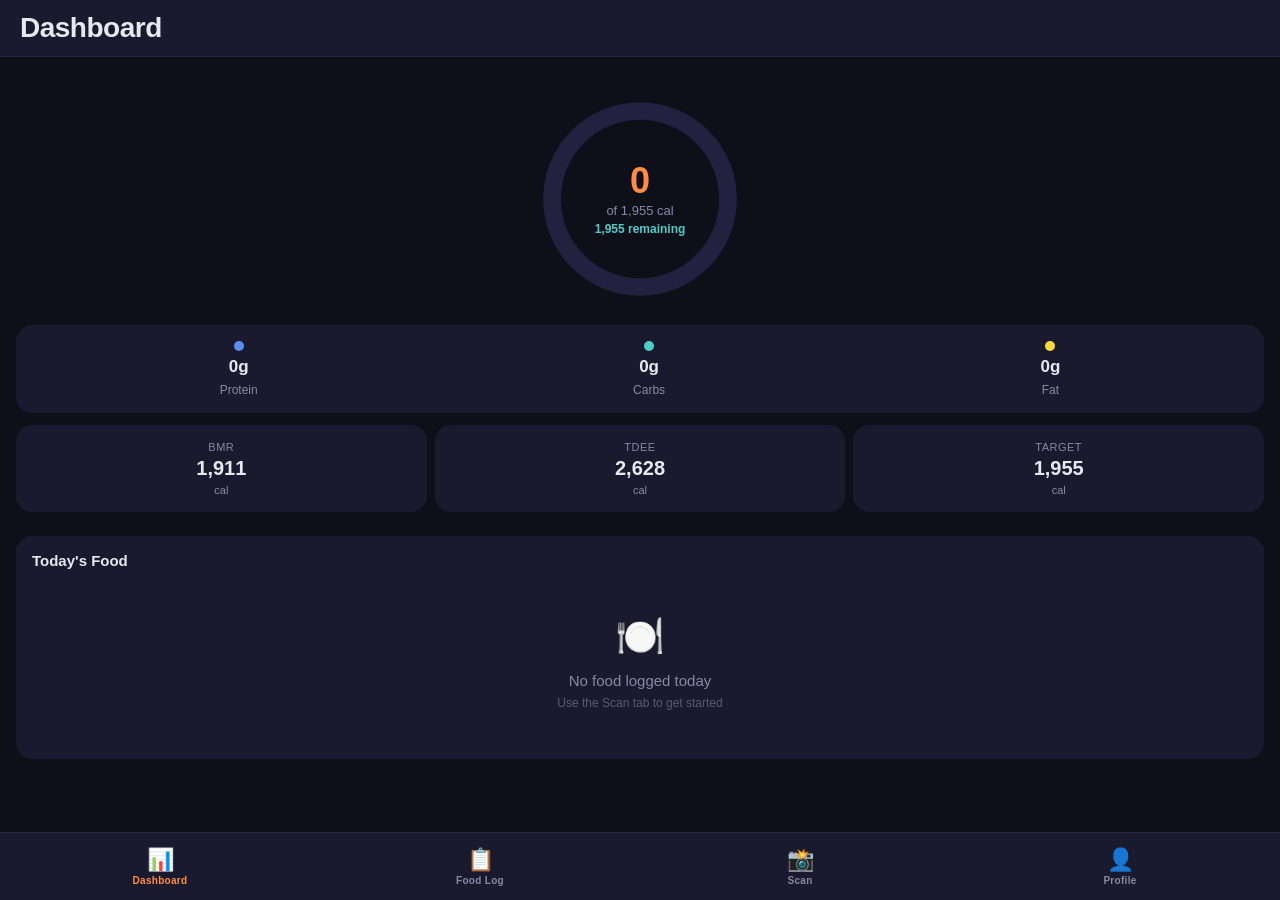
==== docs/index.html @ 428bb1fe "Move web app from /web to /docs for GitHub Pages compatibility GitHub Pages only supports / (root) o" ====
<!DOCTYPE html>
<html lang="en">
<head>
    <meta charset="UTF-8">
    <meta name="viewport" content="width=device-width, initial-scale=1.0, maximum-scale=1.0, user-scalable=no, viewport-fit=cover">
    <meta name="apple-mobile-web-app-capable" content="yes">
    <meta name="apple-mobile-web-app-status-bar-style" content="black-translucent">
    <meta name="apple-mobile-web-app-title" content="CalTracker">
    <meta name="theme-color" content="#1a1a2e">
    <link rel="manifest" href="manifest.json">
    <link rel="apple-touch-icon" href="icons/icon-192.png">
    <link rel="stylesheet" href="css/styles.css">
    <title>Calorie Tracker</title>
</head>
<body>
    <div id="app">
        <!-- Dashboard Tab -->
        <div id="tab-dashboard" class="tab-content active">
            <header class="tab-header">
                <h1>Dashboard</h1>
            </header>
            <div class="scroll-content">
                <div class="calorie-ring-container">
                    <svg class="calorie-ring" viewBox="0 0 200 200">
                        <circle class="ring-bg" cx="100" cy="100" r="80" />
                        <circle class="ring-progress" id="ring-progress" cx="100" cy="100" r="80" />
                    </svg>
                    <div class="ring-text">
                        <span class="ring-consumed" id="ring-consumed">0</span>
                        <span class="ring-label" id="ring-label">of 1955 cal</span>
                        <span class="ring-remaining" id="ring-remaining">1955 remaining</span>
                    </div>
                </div>

                <div class="card macro-card">
                    <div class="macro-item">
                        <div class="macro-dot protein"></div>
                        <span class="macro-value" id="dash-protein">0g</span>
                        <span class="macro-label">Protein</span>
                    </div>
                    <div class="macro-item">
                        <div class="macro-dot carbs"></div>
                        <span class="macro-value" id="dash-carbs">0g</span>
                        <span class="macro-label">Carbs</span>
                    </div>
                    <div class="macro-item">
                        <div class="macro-dot fat"></div>
                        <span class="macro-value" id="dash-fat">0g</span>
                        <span class="macro-label">Fat</span>
                    </div>
                </div>

                <div class="stats-row">
                    <div class="card stat-card">
                        <span class="stat-label">BMR</span>
                        <span class="stat-value" id="dash-bmr">1911</span>
                        <span class="stat-unit">cal</span>
                    </div>
                    <div class="card stat-card">
                        <span class="stat-label">TDEE</span>
                        <span class="stat-value" id="dash-tdee">2628</span>
                        <span class="stat-unit">cal</span>
                    </div>
                    <div class="card stat-card">
                        <span class="stat-label">Target</span>
                        <span class="stat-value" id="dash-target">1955</span>
                        <span class="stat-unit">cal</span>
                    </div>
                </div>

                <div class="card">
                    <h3>Today's Food</h3>
                    <div id="today-entries" class="entries-list">
                        <div class="empty-state">
                            <div class="empty-icon">🍽️</div>
                            <p>No food logged today</p>
                            <small>Use the Scan tab to get started</small>
                        </div>
                    </div>
                </div>
            </div>
        </div>

        <!-- Food Log Tab -->
        <div id="tab-log" class="tab-content">
            <header class="tab-header">
                <h1>Food Log</h1>
                <button class="header-btn" onclick="showManualEntry()">+</button>
            </header>
            <div class="scroll-content">
                <div class="date-picker-row">
                    <button class="date-nav" onclick="changeLogDate(-1)">‹</button>
                    <input type="date" id="log-date" class="date-input" onchange="loadLogEntries()">
                    <button class="date-nav" onclick="changeLogDate(1)">›</button>
                </div>
                <div class="log-total">
                    <span>Total</span>
                    <span class="accent" id="log-total-cal">0 cal</span>
                </div>
                <div id="log-entries" class="entries-list">
                    <div class="empty-state">
                        <div class="empty-icon">📋</div>
                        <p>No food logged</p>
                        <small>Tap + to add a food entry</small>
                    </div>
                </div>
            </div>
        </div>

        <!-- Scan Food Tab -->
        <div id="tab-scan" class="tab-content">
            <header class="tab-header">
                <h1>Scan Food</h1>
            </header>
            <div class="scroll-content scan-content">
                <div id="scan-preview-area">
                    <div id="scan-placeholder" class="scan-placeholder">
                        <div class="scan-icon">📷</div>
                        <h3>Take a photo of your food</h3>
                        <p>We'll estimate the calories for you</p>
                    </div>
                    <img id="scan-preview" class="scan-preview-img" style="display:none">
                </div>

                <div id="scan-actions" class="scan-actions">
                    <button class="btn btn-primary" onclick="takePhoto()">
                        📸 Take Photo
                    </button>
                    <button class="btn btn-secondary" onclick="pickPhoto()">
                        🖼️ Choose from Library
                    </button>
                </div>

                <div id="scan-analyze" class="scan-actions" style="display:none">
                    <button class="btn btn-primary" onclick="analyzeFood()">
                        ✨ Analyze Food
                    </button>
                    <button class="btn btn-text" onclick="resetScan()">Retake Photo</button>
                </div>

                <div id="scan-results" style="display:none">
                    <h3>What did we find?</h3>
                    <div id="scan-results-list" class="results-list"></div>
                </div>

                <input type="file" id="camera-input" accept="image/*" capture="environment" style="display:none" onchange="handlePhoto(event)">
                <input type="file" id="library-input" accept="image/*" style="display:none" onchange="handlePhoto(event)">
            </div>
        </div>

        <!-- Profile Tab -->
        <div id="tab-profile" class="tab-content">
            <header class="tab-header">
                <h1>Profile</h1>
            </header>
            <div class="scroll-content">
                <div class="card">
                    <h3>Personal Info</h3>
                    <div class="form-row">
                        <label>Weight (lbs)</label>
                        <input type="number" id="prof-weight" value="215" step="0.1" onchange="recalcProfile()">
                    </div>
                    <div class="form-row">
                        <label>Height</label>
                        <div class="height-inputs">
                            <input type="number" id="prof-height-ft" value="5" min="3" max="8" onchange="recalcProfile()">
                            <span>ft</span>
                            <input type="number" id="prof-height-in" value="10" min="0" max="11" onchange="recalcProfile()">
                            <span>in</span>
                        </div>
                    </div>
                    <div class="form-row">
                        <label>Age</label>
                        <input type="number" id="prof-age" value="36" onchange="recalcProfile()">
                    </div>
                    <div class="form-row">
                        <label>Sex</label>
                        <select id="prof-sex" onchange="recalcProfile()">
                            <option value="male">Male</option>
                            <option value="female">Female</option>
                        </select>
                    </div>
                    <div class="form-row">
                        <label>Activity Level</label>
                        <select id="prof-activity" onchange="recalcProfile()">
                            <option value="1.2">Sedentary</option>
                            <option value="1.375" selected>Lightly Active</option>
                            <option value="1.55">Moderately Active</option>
                            <option value="1.725">Very Active</option>
                        </select>
                    </div>
                </div>

                <div class="card">
                    <h3>Goal</h3>
                    <div class="form-row">
                        <label>Goal Weight (lbs)</label>
                        <input type="number" id="prof-goal-weight" value="180" step="0.1" onchange="recalcProfile()">
                    </div>
                    <div class="form-row">
                        <label>Goal Date</label>
                        <input type="date" id="prof-goal-date" onchange="recalcProfile()">
                    </div>
                    <div class="form-row">
                        <label>Weekly Loss Rate</label>
                        <span class="form-value" id="prof-weekly-rate">1.3 lbs/week</span>
                    </div>
                </div>

                <div class="card">
                    <h3>Calculated Values</h3>
                    <div class="form-row">
                        <label>BMR</label>
                        <span class="form-value" id="prof-bmr">1,911 cal</span>
                    </div>
                    <div class="form-row">
                        <label>TDEE</label>
                        <span class="form-value" id="prof-tdee">2,628 cal</span>
                    </div>
                    <div class="form-row">
                        <label>Daily Calorie Target</label>
                        <span class="form-value accent" id="prof-target">1,955 cal</span>
                    </div>
                </div>

                <div class="card">
                    <h3>Weight Loss Progress</h3>
                    <div class="progress-bar-container">
                        <div class="progress-bar" id="weight-progress-bar"></div>
                    </div>
                    <div class="progress-labels">
                        <div>
                            <span class="progress-value" id="prog-start">215.0 lbs</span>
                            <span class="progress-sublabel">Start</span>
                        </div>
                        <div class="progress-center">
                            <span class="progress-value accent" id="prog-current">215.0 lbs</span>
                            <span class="progress-sublabel">Current</span>
                        </div>
                        <div>
                            <span class="progress-value" id="prog-goal">180.0 lbs</span>
                            <span class="progress-sublabel">Goal</span>
                        </div>
                    </div>
                    <div class="stats-row" style="margin-top:16px">
                        <div class="mini-stat">
                            <span class="mini-stat-value" id="prog-lost">0.0</span>
                            <span class="mini-stat-label">lbs lost</span>
                        </div>
                        <div class="mini-stat">
                            <span class="mini-stat-value" id="prog-togo">35.0</span>
                            <span class="mini-stat-label">lbs to go</span>
                        </div>
                        <div class="mini-stat">
                            <span class="mini-stat-value" id="prog-days">182</span>
                            <span class="mini-stat-label">days left</span>
                        </div>
                    </div>
                </div>

                <button class="btn btn-primary" onclick="saveProfile()" style="margin:16px">Save Changes</button>
            </div>
        </div>

        <!-- Manual Entry Modal -->
        <div id="manual-entry-modal" class="modal" style="display:none">
            <div class="modal-content">
                <div class="modal-header">
                    <button class="modal-close" onclick="closeManualEntry()">Cancel</button>
                    <h3>Add Food</h3>
                    <button class="modal-save" id="manual-save-btn" onclick="saveManualEntry()" disabled>Save</button>
                </div>
                <div class="modal-body">
                    <div class="form-section">
                        <label>Food Search</label>
                        <input type="text" id="manual-name" placeholder="Search food name..." oninput="searchFood(this.value)">
                        <div id="search-results" class="search-results"></div>
                    </div>
                    <div class="form-section">
                        <label>Nutrition Info</label>
                        <div class="form-row">
                            <span>Calories</span>
                            <input type="number" id="manual-calories" placeholder="0" oninput="checkManualForm()">
                        </div>
                        <div class="form-row">
                            <span>Protein (g)</span>
                            <input type="number" id="manual-protein" placeholder="0" step="0.1">
                        </div>
                        <div class="form-row">
                            <span>Carbs (g)</span>
                            <input type="number" id="manual-carbs" placeholder="0" step="0.1">
                        </div>
                        <div class="form-row">
                            <span>Fat (g)</span>
                            <input type="number" id="manual-fat" placeholder="0" step="0.1">
                        </div>
                        <div class="form-row">
                            <span>Serving Size</span>
                            <input type="text" id="manual-serving" placeholder="1 serving" value="1 serving">
                        </div>
                    </div>
                </div>
            </div>
        </div>

        <!-- Food Result Modal (from scan) -->
        <div id="food-result-modal" class="modal" style="display:none">
            <div class="modal-content">
                <div class="modal-header">
                    <button class="modal-close" onclick="closeFoodResult()">Cancel</button>
                    <h3>Confirm Food</h3>
                    <button class="modal-save" onclick="saveFoodResult()">Save</button>
                </div>
                <div class="modal-body">
                    <div class="form-section">
                        <div class="form-row">
                            <span>Name</span>
                            <input type="text" id="result-name">
                        </div>
                        <div class="form-row">
                            <span>Calories</span>
                            <input type="number" id="result-calories">
                        </div>
                        <div class="form-row">
                            <span>Protein (g)</span>
                            <input type="number" id="result-protein" step="0.1">
                        </div>
                        <div class="form-row">
                            <span>Carbs (g)</span>
                            <input type="number" id="result-carbs" step="0.1">
                        </div>
                        <div class="form-row">
                            <span>Fat (g)</span>
                            <input type="number" id="result-fat" step="0.1">
                        </div>
                        <div class="form-row">
                            <span>Serving</span>
                            <input type="text" id="result-serving">
                        </div>
                    </div>
                </div>
            </div>
        </div>

        <!-- Tab Bar -->
        <nav class="tab-bar">
            <button class="tab-btn active" onclick="switchTab('dashboard')" id="btn-dashboard">
                <span class="tab-icon">📊</span>
                <span class="tab-label">Dashboard</span>
            </button>
            <button class="tab-btn" onclick="switchTab('log')" id="btn-log">
                <span class="tab-icon">📋</span>
                <span class="tab-label">Food Log</span>
            </button>
            <button class="tab-btn" onclick="switchTab('scan')" id="btn-scan">
                <span class="tab-icon">📸</span>
                <span class="tab-label">Scan</span>
            </button>
            <button class="tab-btn" onclick="switchTab('profile')" id="btn-profile">
                <span class="tab-icon">👤</span>
                <span class="tab-label">Profile</span>
            </button>
        </nav>
    </div>

    <script src="js/food-database.js"></script>
    <script src="js/calorie-calculator.js"></script>
    <script src="js/storage.js"></script>
    <script src="js/app.js"></script>
</body>
</html>
---- docs/css/styles.css ----
* {
    margin: 0;
    padding: 0;
    box-sizing: border-box;
    -webkit-tap-highlight-color: transparent;
}

:root {
    --bg: #0f0f1a;
    --surface: #1a1a2e;
    --surface2: #222240;
    --text: #e8e8f0;
    --text-secondary: #8888a8;
    --text-tertiary: #5a5a78;
    --accent: #ff8c42;
    --accent-light: rgba(255, 140, 66, 0.15);
    --protein: #5b8def;
    --carbs: #4ecdc4;
    --fat: #ffd93d;
    --green: #4ecdc4;
    --red: #ff6b6b;
    --radius: 16px;
    --radius-sm: 10px;
    --safe-bottom: env(safe-area-inset-bottom, 0px);
    --safe-top: env(safe-area-inset-top, 0px);
}

body {
    font-family: -apple-system, BlinkMacSystemFont, 'SF Pro Display', 'Helvetica Neue', sans-serif;
    background: var(--bg);
    color: var(--text);
    overflow: hidden;
    height: 100dvh;
    width: 100vw;
    position: fixed;
    user-select: none;
    -webkit-user-select: none;
}

#app {
    height: 100dvh;
    display: flex;
    flex-direction: column;
}

/* Tab Content */
.tab-content {
    display: none;
    flex: 1;
    flex-direction: column;
    overflow: hidden;
}

.tab-content.active {
    display: flex;
}

.tab-header {
    padding: calc(var(--safe-top) + 12px) 20px 12px;
    display: flex;
    justify-content: space-between;
    align-items: center;
    background: var(--surface);
    border-bottom: 1px solid rgba(255,255,255,0.05);
}

.tab-header h1 {
    font-size: 28px;
    font-weight: 700;
    letter-spacing: -0.5px;
}

.header-btn {
    width: 36px;
    height: 36px;
    border-radius: 50%;
    border: none;
    background: var(--accent);
    color: white;
    font-size: 22px;
    font-weight: 600;
    display: flex;
    align-items: center;
    justify-content: center;
    cursor: pointer;
}

.scroll-content {
    flex: 1;
    overflow-y: auto;
    -webkit-overflow-scrolling: touch;
    padding: 16px;
    padding-bottom: calc(80px + var(--safe-bottom));
}

/* Tab Bar */
.tab-bar {
    display: flex;
    background: var(--surface);
    border-top: 1px solid rgba(255,255,255,0.05);
    padding: 8px 0 calc(8px + var(--safe-bottom));
    position: relative;
    z-index: 10;
}

.tab-btn {
    flex: 1;
    display: flex;
    flex-direction: column;
    align-items: center;
    gap: 2px;
    border: none;
    background: none;
    color: var(--text-secondary);
    cursor: pointer;
    padding: 6px 0;
    transition: color 0.2s;
}

.tab-btn.active {
    color: var(--accent);
}

.tab-icon {
    font-size: 22px;
}

.tab-label {
    font-size: 10px;
    font-weight: 600;
    letter-spacing: 0.3px;
}

/* Cards */
.card {
    background: var(--surface);
    border-radius: var(--radius);
    padding: 16px;
    margin-bottom: 12px;
}

.card h3 {
    font-size: 15px;
    font-weight: 600;
    margin-bottom: 12px;
    color: var(--text);
}

/* Calorie Ring */
.calorie-ring-container {
    position: relative;
    width: 220px;
    height: 220px;
    margin: 16px auto;
}

.calorie-ring {
    width: 100%;
    height: 100%;
    transform: rotate(-90deg);
}

.ring-bg {
    fill: none;
    stroke: var(--surface2);
    stroke-width: 16;
}

.ring-progress {
    fill: none;
    stroke: var(--accent);
    stroke-width: 16;
    stroke-linecap: round;
    stroke-dasharray: 502.65;
    stroke-dashoffset: 502.65;
    transition: stroke-dashoffset 0.8s ease, stroke 0.3s ease;
}

.ring-text {
    position: absolute;
    top: 50%;
    left: 50%;
    transform: translate(-50%, -50%);
    text-align: center;
    display: flex;
    flex-direction: column;
    gap: 4px;
}

.ring-consumed {
    font-size: 36px;
    font-weight: 700;
    color: var(--accent);
    line-height: 1;
    font-feature-settings: 'tnum';
}

.ring-label {
    font-size: 13px;
    color: var(--text-secondary);
}

.ring-remaining {
    font-size: 12px;
    font-weight: 600;
    color: var(--green);
}

.ring-remaining.over {
    color: var(--red);
}

/* Macro Card */
.macro-card {
    display: flex;
    justify-content: space-around;
}

.macro-item {
    display: flex;
    flex-direction: column;
    align-items: center;
    gap: 6px;
}

.macro-dot {
    width: 10px;
    height: 10px;
    border-radius: 50%;
}

.macro-dot.protein { background: var(--protein); }
.macro-dot.carbs { background: var(--carbs); }
.macro-dot.fat { background: var(--fat); }

.macro-value {
    font-size: 17px;
    font-weight: 700;
    font-feature-settings: 'tnum';
}

.macro-label {
    font-size: 12px;
    color: var(--text-secondary);
}

/* Stats Row */
.stats-row {
    display: flex;
    gap: 8px;
    margin-bottom: 12px;
}

.stat-card {
    flex: 1;
    display: flex;
    flex-direction: column;
    align-items: center;
    gap: 4px;
}

.stat-label {
    font-size: 11px;
    color: var(--text-secondary);
    text-transform: uppercase;
    letter-spacing: 0.5px;
}

.stat-value {
    font-size: 20px;
    font-weight: 700;
    font-feature-settings: 'tnum';
}

.stat-unit {
    font-size: 11px;
    color: var(--text-secondary);
}

/* Entry Row */
.entry-row {
    display: flex;
    align-items: center;
    gap: 12px;
    padding: 10px 0;
    border-bottom: 1px solid rgba(255,255,255,0.04);
}

.entry-row:last-child {
    border-bottom: none;
}

.entry-icon {
    width: 44px;
    height: 44px;
    border-radius: var(--radius-sm);
    background: var(--accent-light);
    display: flex;
    align-items: center;
    justify-content: center;
    font-size: 20px;
    flex-shrink: 0;
}

.entry-icon img {
    width: 100%;
    height: 100%;
    object-fit: cover;
    border-radius: var(--radius-sm);
}

.entry-info {
    flex: 1;
    min-width: 0;
}

.entry-name {
    font-size: 15px;
    font-weight: 500;
    white-space: nowrap;
    overflow: hidden;
    text-overflow: ellipsis;
}

.entry-meta {
    font-size: 12px;
    color: var(--text-secondary);
    margin-top: 2px;
}

.entry-calories {
    text-align: right;
    flex-shrink: 0;
}

.entry-cal-num {
    font-size: 18px;
    font-weight: 700;
    color: var(--accent);
    font-feature-settings: 'tnum';
}

.entry-cal-unit {
    font-size: 10px;
    color: var(--text-secondary);
    display: block;
    text-align: right;
}

.entry-delete {
    background: var(--red);
    border: none;
    color: white;
    width: 28px;
    height: 28px;
    border-radius: 50%;
    font-size: 14px;
    cursor: pointer;
    flex-shrink: 0;
    display: flex;
    align-items: center;
    justify-content: center;
}

/* Empty State */
.empty-state {
    text-align: center;
    padding: 32px 16px;
    color: var(--text-secondary);
}

.empty-icon {
    font-size: 40px;
    margin-bottom: 12px;
}

.empty-state p {
    font-size: 15px;
    margin-bottom: 4px;
}

.empty-state small {
    font-size: 12px;
    color: var(--text-tertiary);
}

/* Date Picker */
.date-picker-row {
    display: flex;
    align-items: center;
    justify-content: center;
    gap: 12px;
    margin-bottom: 12px;
}

.date-nav {
    width: 36px;
    height: 36px;
    border-radius: 50%;
    border: 1px solid rgba(255,255,255,0.1);
    background: var(--surface);
    color: var(--text);
    font-size: 20px;
    cursor: pointer;
    display: flex;
    align-items: center;
    justify-content: center;
}

.date-input {
    background: var(--surface);
    border: 1px solid rgba(255,255,255,0.1);
    color: var(--text);
    padding: 8px 16px;
    border-radius: var(--radius-sm);
    font-size: 15px;
    font-family: inherit;
    color-scheme: dark;
}

.log-total {
    display: flex;
    justify-content: space-between;
    padding: 0 4px 12px;
    font-size: 14px;
    color: var(--text-secondary);
}

.accent {
    color: var(--accent) !important;
    font-weight: 600;
}

/* Scan Tab */
.scan-content {
    display: flex;
    flex-direction: column;
    align-items: center;
}

.scan-placeholder {
    text-align: center;
    padding: 60px 24px;
    color: var(--text-secondary);
}

.scan-icon {
    font-size: 80px;
    opacity: 0.6;
    margin-bottom: 16px;
}

.scan-placeholder h3 {
    font-size: 18px;
    color: var(--text);
    margin-bottom: 8px;
}

.scan-preview-img {
    width: calc(100% - 32px);
    max-height: 280px;
    object-fit: cover;
    border-radius: var(--radius);
    margin: 16px;
}

.scan-actions {
    width: 100%;
    display: flex;
    flex-direction: column;
    gap: 10px;
    padding: 0 16px;
}

.results-list {
    width: 100%;
    padding: 0 0 16px;
}

.result-item {
    display: flex;
    align-items: center;
    gap: 12px;
    padding: 14px 16px;
    background: var(--surface);
    border-radius: var(--radius-sm);
    margin-bottom: 8px;
    cursor: pointer;
    transition: background 0.15s;
}

.result-item:active {
    background: var(--surface2);
}

.result-info {
    flex: 1;
}

.result-name {
    font-size: 15px;
    font-weight: 500;
}

.result-meta {
    font-size: 12px;
    color: var(--text-secondary);
    margin-top: 2px;
}

.result-confidence {
    font-size: 12px;
    font-weight: 600;
    color: var(--accent);
    background: var(--accent-light);
    padding: 4px 10px;
    border-radius: 12px;
}

.result-arrow {
    color: var(--text-tertiary);
    font-size: 16px;
}

/* Buttons */
.btn {
    width: 100%;
    padding: 16px;
    border: none;
    border-radius: 14px;
    font-size: 16px;
    font-weight: 600;
    font-family: inherit;
    cursor: pointer;
    transition: opacity 0.15s;
}

.btn:active {
    opacity: 0.8;
}

.btn-primary {
    background: var(--accent);
    color: white;
}

.btn-secondary {
    background: rgba(255,255,255,0.08);
    color: var(--text);
}

.btn-text {
    background: none;
    color: var(--text-secondary);
}

/* Profile */
.form-row {
    display: flex;
    justify-content: space-between;
    align-items: center;
    padding: 10px 0;
    border-bottom: 1px solid rgba(255,255,255,0.04);
}

.form-row:last-child {
    border-bottom: none;
}

.form-row label, .form-row > span:first-child {
    font-size: 15px;
    color: var(--text);
}

.form-row input, .form-row select {
    background: var(--surface2);
    border: none;
    color: var(--text);
    padding: 8px 12px;
    border-radius: 8px;
    font-size: 15px;
    font-family: inherit;
    text-align: right;
    width: 100px;
    color-scheme: dark;
}

.form-row select {
    width: auto;
    text-align: left;
}

.form-row input[type="date"] {
    width: auto;
}

.form-value {
    font-size: 15px;
    color: var(--text-secondary);
}

.height-inputs {
    display: flex;
    align-items: center;
    gap: 6px;
}

.height-inputs input {
    width: 50px;
    text-align: center;
}

.height-inputs span {
    color: var(--text-secondary);
    font-size: 14px;
}

.form-section {
    margin-bottom: 20px;
}

.form-section label {
    display: block;
    font-size: 13px;
    font-weight: 600;
    color: var(--text-secondary);
    text-transform: uppercase;
    letter-spacing: 0.5px;
    margin-bottom: 8px;
}

.form-section > input[type="text"] {
    width: 100%;
    background: var(--surface2);
    border: none;
    color: var(--text);
    padding: 12px;
    border-radius: var(--radius-sm);
    font-size: 15px;
    font-family: inherit;
}

/* Progress Bar */
.progress-bar-container {
    height: 24px;
    background: rgba(255,255,255,0.06);
    border-radius: 12px;
    overflow: hidden;
    margin-bottom: 12px;
}

.progress-bar {
    height: 100%;
    border-radius: 12px;
    background: linear-gradient(90deg, var(--accent), var(--green));
    width: 0%;
    transition: width 0.8s ease;
}

.progress-labels {
    display: flex;
    justify-content: space-between;
    align-items: center;
}

.progress-labels > div {
    display: flex;
    flex-direction: column;
    align-items: flex-start;
}

.progress-labels > div:last-child {
    align-items: flex-end;
}

.progress-center {
    align-items: center !important;
}

.progress-value {
    font-size: 12px;
    font-weight: 600;
}

.progress-sublabel {
    font-size: 10px;
    color: var(--text-tertiary);
}

.mini-stat {
    flex: 1;
    text-align: center;
}

.mini-stat-value {
    display: block;
    font-size: 20px;
    font-weight: 700;
    font-feature-settings: 'tnum';
}

.mini-stat-label {
    font-size: 12px;
    color: var(--text-secondary);
}

/* Modal */
.modal {
    position: fixed;
    top: 0;
    left: 0;
    right: 0;
    bottom: 0;
    background: var(--bg);
    z-index: 100;
    display: flex;
    flex-direction: column;
}

.modal-content {
    flex: 1;
    display: flex;
    flex-direction: column;
    overflow: hidden;
}

.modal-header {
    display: flex;
    align-items: center;
    justify-content: space-between;
    padding: calc(var(--safe-top) + 12px) 16px 12px;
    background: var(--surface);
    border-bottom: 1px solid rgba(255,255,255,0.05);
}

.modal-header h3 {
    font-size: 17px;
    font-weight: 600;
}

.modal-close, .modal-save {
    background: none;
    border: none;
    font-size: 16px;
    font-family: inherit;
    cursor: pointer;
    padding: 4px 8px;
}

.modal-close {
    color: var(--text-secondary);
}

.modal-save {
    color: var(--accent);
    font-weight: 600;
}

.modal-save:disabled {
    opacity: 0.3;
}

.modal-body {
    flex: 1;
    overflow-y: auto;
    -webkit-overflow-scrolling: touch;
    padding: 16px;
}

/* Search Results */
.search-results {
    margin-top: 4px;
}

.search-result-item {
    display: flex;
    justify-content: space-between;
    align-items: center;
    padding: 12px;
    background: var(--surface2);
    border-radius: 8px;
    margin-top: 4px;
    cursor: pointer;
}

.search-result-item:active {
    background: rgba(255,255,255,0.12);
}

.search-result-item span:last-child {
    color: var(--text-secondary);
    font-size: 14px;
}

/* Toast Notification */
.toast {
    position: fixed;
    top: calc(var(--safe-top) + 60px);
    left: 50%;
    transform: translateX(-50%) translateY(-20px);
    background: var(--green);
    color: #111;
    padding: 12px 24px;
    border-radius: 12px;
    font-size: 14px;
    font-weight: 600;
    opacity: 0;
    transition: all 0.3s ease;
    z-index: 200;
    pointer-events: none;
}

.toast.show {
    opacity: 1;
    transform: translateX(-50%) translateY(0);
}

/* Loading spinner */
.loading {
    display: flex;
    flex-direction: column;
    align-items: center;
    gap: 12px;
    padding: 32px;
    color: var(--text-secondary);
}

.spinner {
    width: 32px;
    height: 32px;
    border: 3px solid var(--surface2);
    border-top-color: var(--accent);
    border-radius: 50%;
    animation: spin 0.8s linear infinite;
}

@keyframes spin {
    to { transform: rotate(360deg); }
}
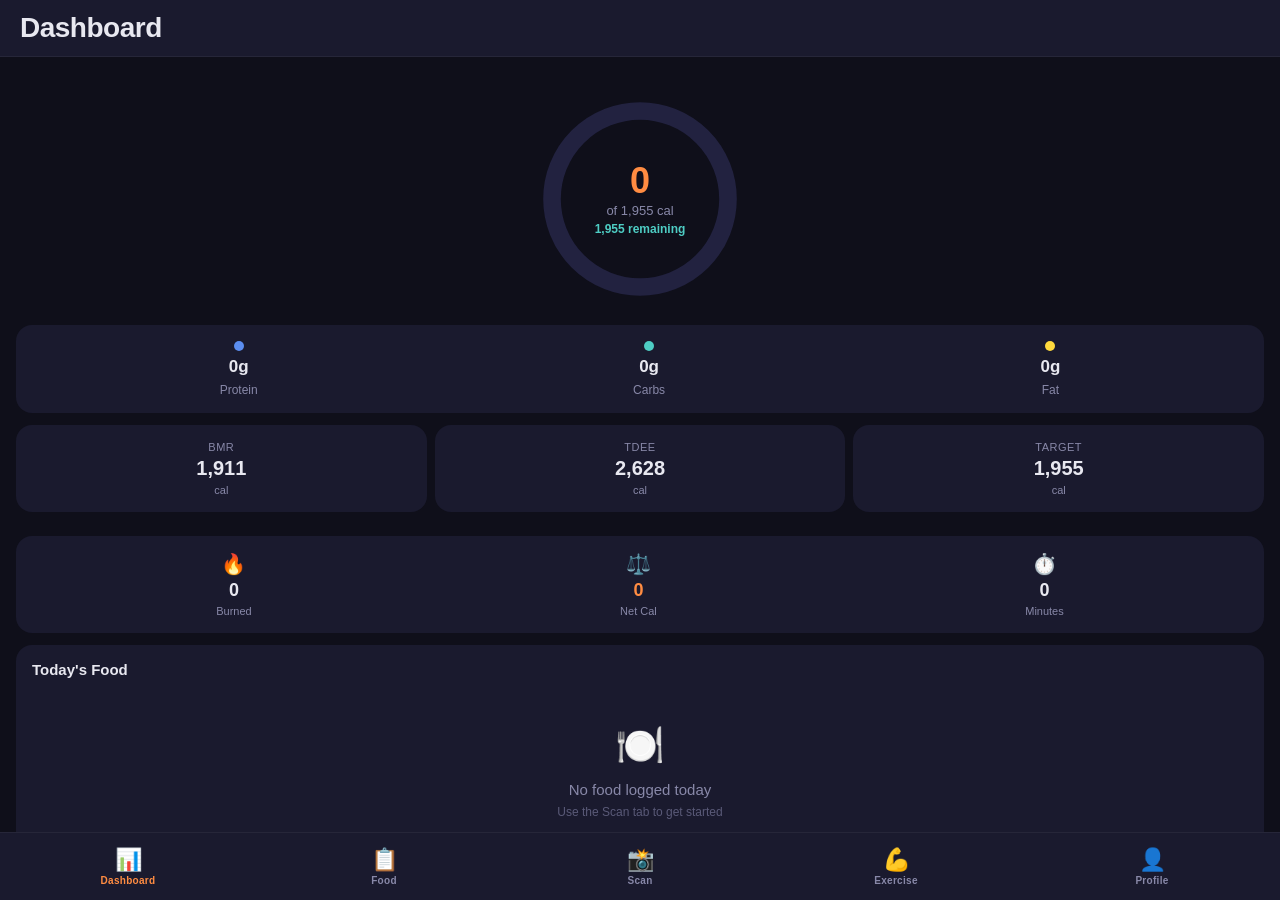
==== commit c2e4b897: "Add exercise tracking tab with 40+ exercises and calorie burn New Exercise tab with: - 40+ exercises" ====
--- a/docs/index.html
+++ b/docs/index.html
@@ -68,6 +68,26 @@
                     </div>
                 </div>
 
+                <div class="card exercise-dash-card">
+                    <div class="exercise-dash-row">
+                        <div class="exercise-dash-item">
+                            <span class="exercise-dash-icon">&#x1F525;</span>
+                            <span class="exercise-dash-value" id="dash-burned">0</span>
+                            <span class="exercise-dash-label">Burned</span>
+                        </div>
+                        <div class="exercise-dash-item">
+                            <span class="exercise-dash-icon">&#x2696;&#xFE0F;</span>
+                            <span class="exercise-dash-value accent" id="dash-net">0</span>
+                            <span class="exercise-dash-label">Net Cal</span>
+                        </div>
+                        <div class="exercise-dash-item">
+                            <span class="exercise-dash-icon">&#x23F1;&#xFE0F;</span>
+                            <span class="exercise-dash-value" id="dash-ex-minutes">0</span>
+                            <span class="exercise-dash-label">Minutes</span>
+                        </div>
+                    </div>
+                </div>
+
                 <div class="card">
                     <h3>Today's Food</h3>
                     <div id="today-entries" class="entries-list">
@@ -148,6 +168,47 @@
             </div>
         </div>
 
+        <!-- Exercise Tab -->
+        <div id="tab-exercise" class="tab-content">
+            <header class="tab-header">
+                <h1>Exercise</h1>
+                <button class="header-btn" onclick="showAddExercise()">+</button>
+            </header>
+            <div class="scroll-content">
+                <div class="date-picker-row">
+                    <button class="date-nav" onclick="changeExerciseDate(-1)">&lsaquo;</button>
+                    <input type="date" id="exercise-date" class="date-input" onchange="loadExerciseEntries()">
+                    <button class="date-nav" onclick="changeExerciseDate(1)">&rsaquo;</button>
+                </div>
+
+                <div class="exercise-summary-row">
+                    <div class="card stat-card">
+                        <span class="stat-label">Burned</span>
+                        <span class="stat-value exercise-burned" id="ex-total-burned">0</span>
+                        <span class="stat-unit">cal</span>
+                    </div>
+                    <div class="card stat-card">
+                        <span class="stat-label">Duration</span>
+                        <span class="stat-value" id="ex-total-duration">0</span>
+                        <span class="stat-unit">min</span>
+                    </div>
+                    <div class="card stat-card">
+                        <span class="stat-label">Workouts</span>
+                        <span class="stat-value" id="ex-total-count">0</span>
+                        <span class="stat-unit">&nbsp;</span>
+                    </div>
+                </div>
+
+                <div id="exercise-entries" class="entries-list">
+                    <div class="empty-state">
+                        <div class="empty-icon">&#x1F3CB;&#xFE0F;</div>
+                        <p>No exercises logged</p>
+                        <small>Tap + to log a workout</small>
+                    </div>
+                </div>
+            </div>
+        </div>
+
         <!-- Profile Tab -->
         <div id="tab-profile" class="tab-content">
             <header class="tab-header">
@@ -342,28 +403,87 @@
             </div>
         </div>
 
+        <!-- Add Exercise Modal -->
+        <div id="exercise-modal" class="modal" style="display:none">
+            <div class="modal-content">
+                <div class="modal-header">
+                    <button class="modal-close" onclick="closeAddExercise()">Cancel</button>
+                    <h3>Add Exercise</h3>
+                    <button class="modal-save" id="exercise-save-btn" onclick="saveExercise()" disabled>Save</button>
+                </div>
+                <div class="modal-body">
+                    <div class="form-section">
+                        <label>Search Exercise</label>
+                        <input type="text" id="exercise-search" placeholder="Search exercises..." oninput="searchExercise(this.value)">
+                        <div id="exercise-search-results" class="search-results"></div>
+                    </div>
+
+                    <div class="form-section">
+                        <label>Category</label>
+                        <div class="category-chips" id="category-chips"></div>
+                    </div>
+
+                    <div id="category-exercises" class="search-results"></div>
+
+                    <div class="form-section" id="exercise-details" style="display:none">
+                        <label>Workout Details</label>
+                        <div class="selected-exercise-card" id="selected-exercise-card"></div>
+                        <div class="form-row">
+                            <span>Exercise</span>
+                            <input type="text" id="ex-name" readonly>
+                        </div>
+                        <div class="form-row">
+                            <span>Duration (min)</span>
+                            <input type="number" id="ex-duration" value="30" min="1" oninput="updateExCalories()">
+                        </div>
+                        <div class="form-row">
+                            <span>Calories Burned</span>
+                            <input type="number" id="ex-calories" value="0">
+                        </div>
+                        <div class="form-row">
+                            <span>Intensity</span>
+                            <select id="ex-intensity" onchange="updateExCalories()">
+                                <option value="0.8">Light</option>
+                                <option value="1.0" selected>Moderate</option>
+                                <option value="1.3">Vigorous</option>
+                            </select>
+                        </div>
+                        <div class="form-row">
+                            <span>Notes</span>
+                            <input type="text" id="ex-notes" placeholder="Optional" style="width:150px">
+                        </div>
+                    </div>
+                </div>
+            </div>
+        </div>
+
         <!-- Tab Bar -->
         <nav class="tab-bar">
             <button class="tab-btn active" onclick="switchTab('dashboard')" id="btn-dashboard">
-                <span class="tab-icon">📊</span>
+                <span class="tab-icon">&#x1F4CA;</span>
                 <span class="tab-label">Dashboard</span>
             </button>
             <button class="tab-btn" onclick="switchTab('log')" id="btn-log">
-                <span class="tab-icon">📋</span>
-                <span class="tab-label">Food Log</span>
+                <span class="tab-icon">&#x1F4CB;</span>
+                <span class="tab-label">Food</span>
             </button>
             <button class="tab-btn" onclick="switchTab('scan')" id="btn-scan">
-                <span class="tab-icon">📸</span>
+                <span class="tab-icon">&#x1F4F8;</span>
                 <span class="tab-label">Scan</span>
             </button>
+            <button class="tab-btn" onclick="switchTab('exercise')" id="btn-exercise">
+                <span class="tab-icon">&#x1F4AA;</span>
+                <span class="tab-label">Exercise</span>
+            </button>
             <button class="tab-btn" onclick="switchTab('profile')" id="btn-profile">
-                <span class="tab-icon">👤</span>
+                <span class="tab-icon">&#x1F464;</span>
                 <span class="tab-label">Profile</span>
             </button>
         </nav>
     </div>
 
     <script src="js/food-database.js"></script>
+    <script src="js/exercise-database.js"></script>
     <script src="js/calorie-calculator.js"></script>
     <script src="js/storage.js"></script>
     <script src="js/app.js"></script>
--- a/docs/css/styles.css
+++ b/docs/css/styles.css
@@ -837,3 +837,198 @@
 @keyframes spin {
     to { transform: rotate(360deg); }
 }
+
+/* Exercise Dashboard Card */
+.exercise-dash-card {
+    background: var(--surface);
+}
+
+.exercise-dash-row {
+    display: flex;
+    justify-content: space-around;
+}
+
+.exercise-dash-item {
+    display: flex;
+    flex-direction: column;
+    align-items: center;
+    gap: 4px;
+}
+
+.exercise-dash-icon {
+    font-size: 20px;
+}
+
+.exercise-dash-value {
+    font-size: 18px;
+    font-weight: 700;
+    font-feature-settings: 'tnum';
+}
+
+.exercise-dash-label {
+    font-size: 11px;
+    color: var(--text-secondary);
+}
+
+.exercise-burned {
+    color: var(--red) !important;
+}
+
+/* Exercise Summary Row */
+.exercise-summary-row {
+    display: flex;
+    gap: 8px;
+    margin-bottom: 12px;
+}
+
+/* Exercise Entry Row */
+.exercise-entry-row {
+    display: flex;
+    align-items: center;
+    gap: 12px;
+    padding: 12px 0;
+    border-bottom: 1px solid rgba(255,255,255,0.04);
+}
+
+.exercise-entry-row:last-child {
+    border-bottom: none;
+}
+
+.exercise-entry-icon {
+    width: 44px;
+    height: 44px;
+    border-radius: var(--radius-sm);
+    background: rgba(255, 107, 107, 0.15);
+    display: flex;
+    align-items: center;
+    justify-content: center;
+    font-size: 20px;
+    flex-shrink: 0;
+}
+
+.exercise-entry-info {
+    flex: 1;
+    min-width: 0;
+}
+
+.exercise-entry-name {
+    font-size: 15px;
+    font-weight: 500;
+}
+
+.exercise-entry-meta {
+    font-size: 12px;
+    color: var(--text-secondary);
+    margin-top: 2px;
+}
+
+.exercise-entry-cal {
+    text-align: right;
+    flex-shrink: 0;
+}
+
+.exercise-cal-num {
+    font-size: 18px;
+    font-weight: 700;
+    color: var(--red);
+    font-feature-settings: 'tnum';
+}
+
+.exercise-cal-unit {
+    font-size: 10px;
+    color: var(--text-secondary);
+    display: block;
+    text-align: right;
+}
+
+/* Category Chips */
+.category-chips {
+    display: flex;
+    flex-wrap: wrap;
+    gap: 8px;
+    margin-bottom: 12px;
+}
+
+.category-chip {
+    padding: 8px 14px;
+    border-radius: 20px;
+    border: 1px solid rgba(255,255,255,0.1);
+    background: var(--surface);
+    color: var(--text-secondary);
+    font-size: 13px;
+    font-weight: 500;
+    font-family: inherit;
+    cursor: pointer;
+    transition: all 0.2s;
+    display: flex;
+    align-items: center;
+    gap: 6px;
+}
+
+.category-chip:active,
+.category-chip.active {
+    background: var(--accent-light);
+    border-color: var(--accent);
+    color: var(--accent);
+}
+
+/* Selected Exercise Card */
+.selected-exercise-card {
+    background: var(--surface2);
+    border-radius: var(--radius-sm);
+    padding: 14px;
+    margin-bottom: 12px;
+    display: flex;
+    align-items: center;
+    gap: 12px;
+}
+
+.selected-ex-icon {
+    font-size: 28px;
+}
+
+.selected-ex-info {
+    flex: 1;
+}
+
+.selected-ex-name {
+    font-size: 16px;
+    font-weight: 600;
+}
+
+.selected-ex-detail {
+    font-size: 12px;
+    color: var(--text-secondary);
+    margin-top: 2px;
+}
+
+/* Exercise entry in category list */
+.exercise-list-item {
+    display: flex;
+    align-items: center;
+    gap: 12px;
+    padding: 12px;
+    background: var(--surface2);
+    border-radius: 8px;
+    margin-bottom: 4px;
+    cursor: pointer;
+}
+
+.exercise-list-item:active {
+    background: rgba(255,255,255,0.12);
+}
+
+.exercise-list-name {
+    flex: 1;
+    font-size: 14px;
+    font-weight: 500;
+}
+
+.exercise-list-cal {
+    font-size: 13px;
+    color: var(--text-secondary);
+}
+
+.exercise-list-emoji {
+    font-size: 18px;
+}
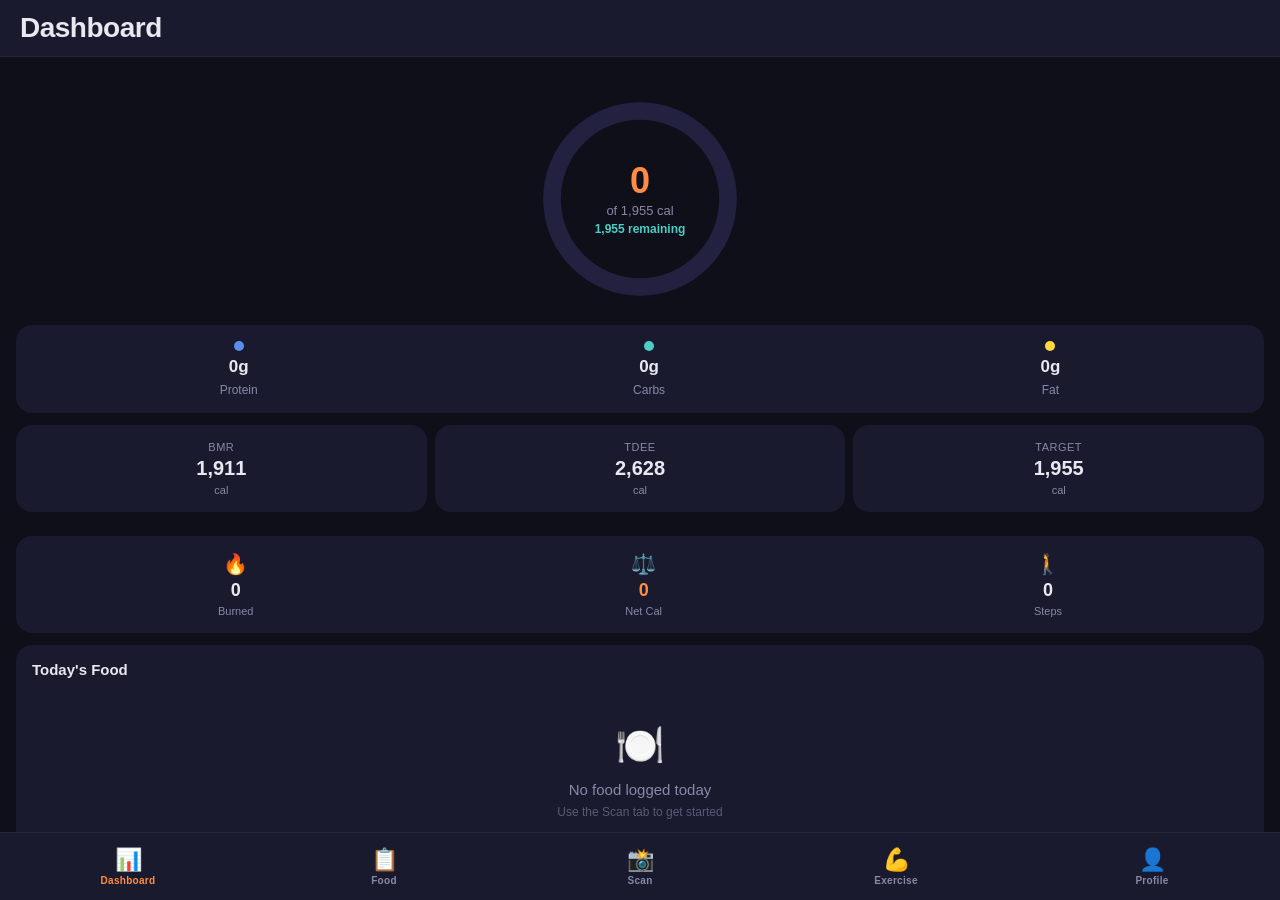
==== commit 64f5372b: "Add step tracker to exercise section with calorie conversion Steps input with progress bar (goal: 10" ====
--- a/docs/index.html
+++ b/docs/index.html
@@ -81,9 +81,9 @@
                             <span class="exercise-dash-label">Net Cal</span>
                         </div>
                         <div class="exercise-dash-item">
-                            <span class="exercise-dash-icon">&#x23F1;&#xFE0F;</span>
-                            <span class="exercise-dash-value" id="dash-ex-minutes">0</span>
-                            <span class="exercise-dash-label">Minutes</span>
+                            <span class="exercise-dash-icon">&#x1F6B6;</span>
+                            <span class="exercise-dash-value" id="dash-steps">0</span>
+                            <span class="exercise-dash-label">Steps</span>
                         </div>
                     </div>
                 </div>
@@ -155,7 +155,9 @@
                     <button class="btn btn-primary" onclick="analyzeFood()">
                         ✨ Analyze Food
                     </button>
-                    <button class="btn btn-text" onclick="resetScan()">Retake Photo</button>
+                    <button class="btn btn-secondary" onclick="resetScan()">
+                        ← Go Back
+                    </button>
                 </div>
 
                 <div id="scan-results" style="display:none">
@@ -196,6 +198,30 @@
                         <span class="stat-label">Workouts</span>
                         <span class="stat-value" id="ex-total-count">0</span>
                         <span class="stat-unit">&nbsp;</span>
+                    </div>
+                </div>
+
+                <div class="card steps-card">
+                    <div class="steps-header">
+                        <span class="steps-icon">&#x1F6B6;</span>
+                        <h3>Steps</h3>
+                    </div>
+                    <div class="steps-input-row">
+                        <input type="number" id="steps-input" class="steps-input" placeholder="0" min="0" oninput="updateStepCalories()">
+                        <span class="steps-label">steps</span>
+                    </div>
+                    <div class="steps-info-row">
+                        <div class="steps-cal">
+                            <span class="steps-cal-value" id="steps-calories">0</span>
+                            <span class="steps-cal-unit">cal burned</span>
+                        </div>
+                        <button class="btn btn-primary steps-save-btn" onclick="saveSteps()">Save</button>
+                    </div>
+                    <div class="steps-progress-row">
+                        <div class="steps-progress-bar-bg">
+                            <div class="steps-progress-bar" id="steps-progress-bar"></div>
+                        </div>
+                        <span class="steps-goal-label" id="steps-goal-label">0 / 10,000</span>
                     </div>
                 </div>
 
--- a/docs/css/styles.css
+++ b/docs/css/styles.css
@@ -522,6 +522,15 @@
     font-size: 16px;
 }
 
+.scan-results-actions {
+    display: flex;
+    flex-direction: column;
+    gap: 8px;
+    margin-top: 16px;
+    padding-top: 12px;
+    border-top: 1px solid rgba(255,255,255,0.06);
+}
+
 /* Buttons */
 .btn {
     width: 100%;
@@ -881,6 +890,114 @@
     margin-bottom: 12px;
 }
 
+/* Steps Card */
+.steps-card {
+    margin-bottom: 12px;
+}
+
+.steps-header {
+    display: flex;
+    align-items: center;
+    gap: 8px;
+    margin-bottom: 12px;
+}
+
+.steps-header h3 {
+    margin: 0;
+}
+
+.steps-icon {
+    font-size: 22px;
+}
+
+.steps-input-row {
+    display: flex;
+    align-items: center;
+    gap: 10px;
+    margin-bottom: 12px;
+}
+
+.steps-input {
+    flex: 1;
+    background: var(--surface2);
+    border: 1px solid rgba(255,255,255,0.08);
+    border-radius: var(--radius-sm);
+    padding: 12px 14px;
+    font-size: 20px;
+    font-weight: 600;
+    color: var(--text);
+    font-family: inherit;
+    text-align: center;
+}
+
+.steps-input:focus {
+    outline: none;
+    border-color: var(--accent);
+}
+
+.steps-label {
+    color: var(--text-secondary);
+    font-size: 15px;
+}
+
+.steps-info-row {
+    display: flex;
+    align-items: center;
+    justify-content: space-between;
+    margin-bottom: 14px;
+}
+
+.steps-cal {
+    display: flex;
+    align-items: baseline;
+    gap: 6px;
+}
+
+.steps-cal-value {
+    font-size: 22px;
+    font-weight: 700;
+    color: var(--accent);
+}
+
+.steps-cal-unit {
+    color: var(--text-secondary);
+    font-size: 14px;
+}
+
+.steps-save-btn {
+    width: auto;
+    padding: 10px 24px;
+    font-size: 14px;
+}
+
+.steps-progress-row {
+    display: flex;
+    flex-direction: column;
+    gap: 6px;
+}
+
+.steps-progress-bar-bg {
+    width: 100%;
+    height: 8px;
+    border-radius: 4px;
+    background: rgba(255,255,255,0.06);
+    overflow: hidden;
+}
+
+.steps-progress-bar {
+    height: 100%;
+    border-radius: 4px;
+    background: var(--accent);
+    width: 0%;
+    transition: width 0.3s ease;
+}
+
+.steps-goal-label {
+    font-size: 12px;
+    color: var(--text-tertiary);
+    text-align: right;
+}
+
 /* Exercise Entry Row */
 .exercise-entry-row {
     display: flex;
